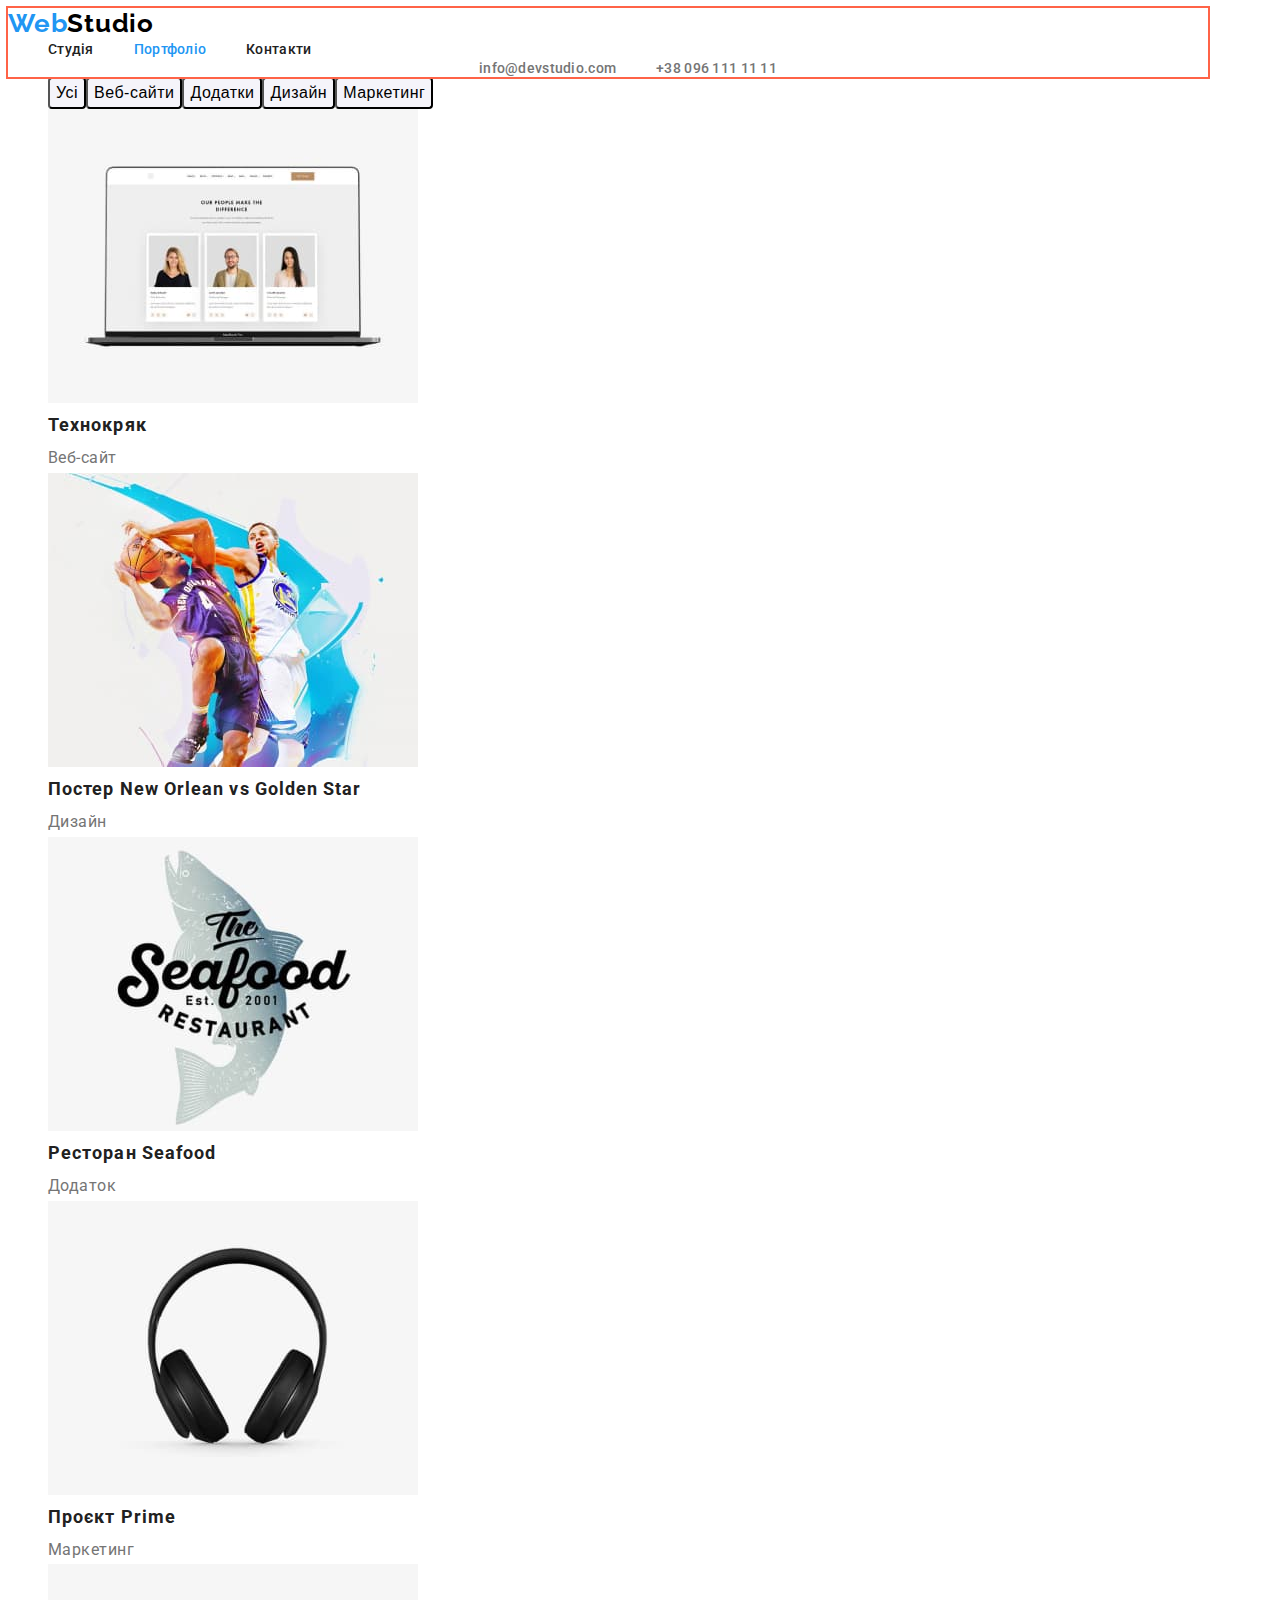
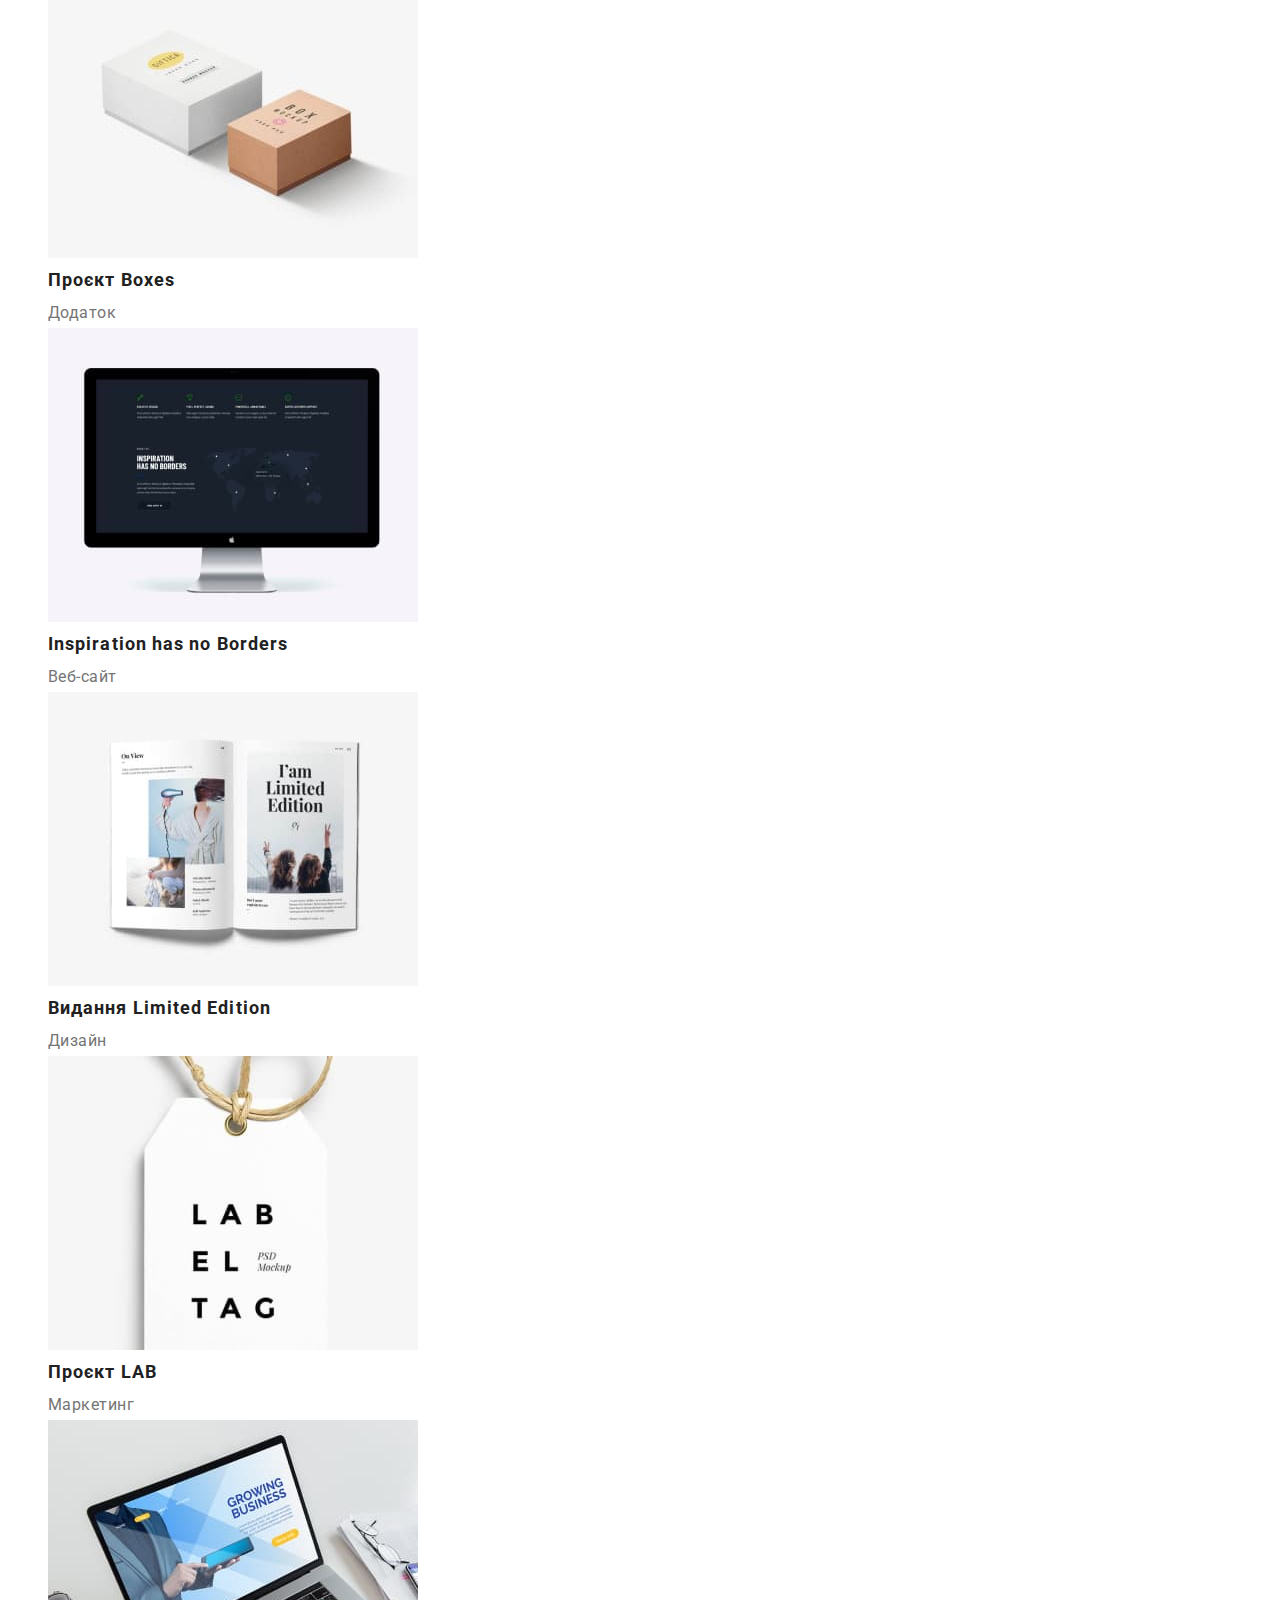
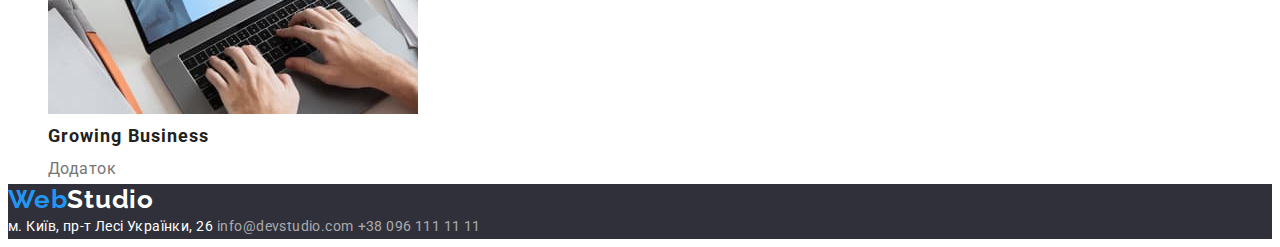
==== portfolio.html @ f135cf54 "comit8" ====
<!DOCTYPE html>
<html lang="uk">
  <head>
    <meta charset="UTF-8" />
    <meta http-equiv="X-UA-Compatible" content="IE=edge" />
    <meta name="viewport" content="width=device-width, initial-scale=1.0" />
    <title>portfolio</title>
    <link rel="preconnect" href="https://fonts.googleapis.com" />
    <link rel="preconnect" href="https://fonts.gstatic.com" crossorigin />
    <link rel="stylesheet" href="https://cdnjs.cloudflare.com/ajax/libs/modern-normalize/1.1.0/modern-normalize.min.css" integrity="sha512-wpPYUAdjBVSE4KJnH1VR1HeZfpl1ub8YT/NKx4PuQ5NmX2tKuGu6U/JRp5y+Y8XG2tV+wKQpNHVUX03MfMFn9Q==" crossorigin="anonymous" referrerpolicy="no-referrer" />
    <link
      href="https://fonts.googleapis.com/css2?family=Montserrat:wght@400;700&family=Raleway:wght@700&family=Roboto:wght@400;500;700;900&display=swap"
      rel="stylesheet"
    />
    <link rel="stylesheet" href="./css/styles.css" />
  </head>
  <body>
    <header class="conteiner">
      <nav>
        <a href="./index.html" class="logo"
          >Web<span class="logo-header">Studio</span></a
        >

        <ul class="hero-title">
          <li><a href="./index.html" class="link">Студія</a></li>
          <li>
            <a href="./portfolio.html" class="link link-current">Портфоліо</a>
          </li>
          <li><a href="#" class="link">Контакти</a></li>
        </ul>
      </nav>
      <address>
        <ul class="address">
          <li>
            <a class="mail"  href="mailto:info@devstudio.com" lang="en"
              >info@devstudio.com</a
            >
          </li>
          <li>
            <a class="tel"  href="tel:+380961111111" >+38 096 111 11 11</a>
          </li>
        </ul>
      </address>
    </header>
    <main>
      <section class="rows">
        <h1 class="visually-hidden">портфоліо</h1>
        <ul class="buttons">
          <li><button class="btn" type="button">Усі</button></li>
          <li><button class="btn" type="button">Веб-сайти</button></li>
          <li><button class="btn" type="button">Додатки</button></li>
          <li><button class="btn" type="button">Дизайн</button></li>
          <li><button class="btn" type="button">Маркетинг</button></li>
        </ul>
        <ul>
          <li>
          <a class="atitle" href="">
            <img src="./images/1.1.jpg" alt="Технокряк" width="370" />
            <h2 class="title">Технокряк</h2>
            <p class="subtitle">Веб-сайт</p>
          </a>
          </li>
          <li>
            <a class="atitle" href="">
            <img src="./images/1.2.jpg" alt="Баскетболісти" width="370" />
            <h2 class="title">Постер New Orlean vs Golden Star</h2>
            <p class="subtitle">Дизайн</p>
            </a>
          </li>
          <li>
            <a class="atitle" href="">
            <img src="./images/1.3.jpg" alt="Ресторан" width="370" />
            <h2 class="title">Ресторан Seafood</h2>
            <p class="subtitle">Додаток</p>
            </a>
          </li>
          <li>
            <a class="atitle" href="">
            <img src="./images/2.1.jpg" alt="Навушники" width="370" />
            <h2 class="title">Проєкт Prime</h2>
            <p class="subtitle">Маркетинг</p>
            </a>
          </li>
          <li>
            <a class="atitle" href="">
            <img src="./images/2.2.jpg" alt="Дві коробки" width="370" />
            <h2 class="title">Проєкт Boxes</h2>
            <p class="subtitle">Додаток</p>
            </a>
          </li>
          <li>
            <a class="atitle" href="">
            <img src="./images/2.3.jpg" alt="Веб-сайт" width="370" />
            <h2 class="title">Inspiration has no Borders</h2>
            <p class="subtitle">Веб-сайт</p>
            </a>
          </li>
          <li>
            <a class="atitle" href="">
            <img src="./images/3.1.jpg" alt="Розгорнута книга" width="370" />
            <h2 class="title">Видання Limited Edition</h2>
            <p class="subtitle">Дизайн</p>
            </a>
          </li>
          <li>
            <a class="atitle" href="">
            <img src="./images/3.2.jpg" alt="Бейдж" width="370" />
            <h2 class="title">Проєкт LAB</h2>
            <p class="subtitle">Маркетинг</p>
            </a>
          </li>
          <li>
            <a class="atitle" href="">
            <img src="./images/3.3.jpg" alt="Руки розробника" width="370" />
            <h2 class="title">Growing Business</h2>
            <p class="subtitle">Додаток</p>
            </a>
          </li>
        </ul>
      </section>
    </main>
    <footer class="foot">
      <a href="./index.html" class="logo"
        >Web<span class="logo-footer">Studio</span></a
      >

      <address>
        <a class="foot-address"
          href="https://goo.gl/maps/CPtrU1FHBa2aNyZL9"
          target="_blank"
          rel="noopener noreferrer nofollow"
          >м. Київ, пр-т Лесі Українки, 26</a
        >
        <a class="foot-mail" href="mailto:info@devstudio.com" lang="en">info@devstudio.com</a>
        <a class="foot-tel" href="tel:+380961111111">+38 096 111 11 11</a>
      </address>
    </footer>
  </body>
</html>
---- css/styles.css ----
:root {
    --color-body: #ffff;
    --color-primery: #212121;
    --color-secondary: #757575;
    --color-brand: #000000;
    --color-firstlight: #F4F4FD;
    --color-secondlight: #E7E9FC;
    --color-withlight: #ffff;
    --color-buttons-hover: #2196F3;
    --color-buttons: #212121;
    --color-buttons-background: #F5F4FA;
    --color-footer-background: #2F303A;
}

body {
    color: var(--color-primery);
    font-family: "Roboto", sans-serif;
}

li {
    text-decoration: none;
    list-style: none;
}

h1,h2,h3,ul,p {
    margin-top: 0;
    margin-bottom: 0;
}

.link {
    text-decoration: none;
    font-weight: 500;
    font-size: 14px;
    line-height: calc(16/14);
    letter-spacing: 0.02em;

    color: var(--color-primery);
}
.link:hover,
.link:focus {
color: var(--color-buttons-hover);
}

.list {
    list-style: none;
}

.visually-hidden {
    position: absolute;
    width: 1px;
    height: 1px;
    margin: -1px;
    border: 0;
    padding: 0;

    white-space: nowrap;
    clip-path: inset(100%);
    clip: rect(0 0 0 0);
    overflow: hidden;
}


.logo {
    font-family: 'Raleway', sans-serif;
    font-weight: 700;
    font-size: 26px;
    line-height: 1.19;
    text-decoration: none;
    letter-spacing: 0.03em;
    color: #2196F3;
}

.logo-header {
    color: var(--color-brand);
}
.logo-footer {
    color: var(--color-withlight);
}

.hero {
    font-size: 44px;
    line-height: 1.36;
    letter-spacing: 0.06em;
    padding-top: 200px;
    padding-bottom: 280px;
    text-align: center;
    color: var(--color-withlight);
    background-color: var(--color-footer-background);
} 
.header-box {
    display: flex;
    align-items: center;
    text-align: center;
}
.hero-title {
display:flex;
align-items: center;
gap: 40px;
} 

.main-title {
    list-style: none;
    text-decoration: none;
    font-size: 44px;
    font-weight: 900;
    text-transform: uppercase;
    line-height: 1.36;
    letter-spacing: 0.06em;
    color: var(--color-body)
}


.link-current {
    font-weight: 500;
    font-size: 14px;
    line-height: calc(16/14);
    letter-spacing: 0.02em;
    color: #2196F3
}


.mail,
.tel {
    font-size: 14px;
    font-weight: 500;
    line-height: 1.21;
    letter-spacing: 0.02em;
    color: var(--color-secondary);
    font-style: normal;
    text-decoration: none;
}
.address {
    display: flex;
    justify-content: center;
    text-align: center;
    gap: 40px;
}

.address a:hover,
.address a:focus {
    color: #2196F3;
    cursor: pointer;
}
.foot-address:hover,.foot-address:focus,
.foot-mail:hover,.foot-mail:focus,
.foot-tel:hover,.foot-tel:focus {
     color: #2196F3;
    cursor: pointer;
}

.buttons {
    font-family: Roboto, sans-serif;
    list-style: none;
    text-decoration: none;
    color: var(--color-buttons);
    font-size: 16px;
    line-height: 1.62;
    text-align: center;
    letter-spacing: 0.03em;
    display: flex;

}
.buttons li button {
    box-shadow: none;
}

.btn {
    font-size: 16px;
    line-height: 1.62;
    letter-spacing: 0.03em;
    text-align: center;
    background-color: var(--color-buttons-background);
    border-radius: 4px;
    border-width: none;
    justify-content: center;
 
}
.btn:hover,
.btn:focus {
    background-color: #2196F3;
    color: #FFFFFF;
    letter-spacing: 0.03em;
    cursor: pointer;
    border-radius: 4px;
}
.hero-btn {
    font-size: 16px;
    padding: 8.97px 24px;
    margin-top: 30px;
    line-height: calc(30/16);
    background-color: #2196F3;
    text-align: center;
    letter-spacing: 0.06em;
    border: none;
    border-radius: 4px;
    color: #FFFFFF;
}

.button {
    font-weight: 700;
    font-size: 16px;
    line-height: 1.87;
    cursor: pointer;
    border-radius: 4px;
    border: none;
    letter-spacing: 0.06em;
    color: #FFFFFF;
}

.button:hover,
.button:focus {
    color: var(--color-buttons);

}

.feature li,
.atitle  {
    text-decoration: none;
}

.imeges {

}
.title {
    font-size: 18px;
    font-weight: 700;
    line-height: 2;
    letter-spacing: 0.06em;
    color: var(--color-primery);
}
.subtitle {
    font-size: 16px;
    font-weight: 400;
    line-height: 1.87;
    letter-spacing: 0.03em;
    color: var(--color-secondary);
}
.foot {
    background-color: var(--color-footer-background);
}
.foot-address {
    font-size: 14px;
    font-style: normal;
    text-decoration: none;
    line-height: 1.71;
    letter-spacing: 0.03em;
    color: var(--color-withlight);
    
}
.foot-mail,
.foot-tel {
    font-size: 14px;
    font-style: normal;
    text-decoration: none;
    line-height: 1.71;
    letter-spacing: 0.03em;
    color: rgba(255, 255, 255, 0.6);
}
.subject {
    font-size: 14px;
    line-height: 1.21;
    letter-spacing: 0.03em;
    color: var(--color-primery);
    padding-bottom: 10px;
}
.feature {
    display: flex;
    gap: 30px;
}
.text {
    font-size: 14px;
    line-height: 1.71;
    letter-spacing: 0.03em;
    color: var(--color-secondary);
    }

.work {
    font-size: 36px;
    line-height: 1.16;
    letter-spacing: 0.03em;
    text-align: center;
    color: var(--color-primery);
    margin-bottom: 50px;
}
.team {
    font-size: 36px;
    line-height: 1.16;
    letter-spacing: 0.03em;
    text-align: center;
    color: var(--color-primery);
}
.ourteam {
    background-color: var(--color-buttons-background);
    display: flex;
    padding: 120px 0;

}
.teamcard {
    display: flex;
    gap: 30px;
    justify-content: center;
}
.team-foto {
    flex-basis: calc((100%-3*30px)/4);
    border-radius: 0px 0px 4px 4px;
}
.name {
    font-size: 16px;
    font-weight: 500;
    line-height: 1.18;
    letter-spacing: 0.03em;
    text-align: center;
    color: var(--color-primery);
}
.job-title {
    font-size: 16px;
    line-height: 1.18;
    letter-spacing: 0.03em;
    text-align: center;
    color: var(--color-secondary);
}
.section {
    padding: 120px 0;
}

.image-about {
    display: flex;
    flex-direction: row;
    align-items: center;
    justify-items: center;
    margin-right: auto;
    gap: 30px;
}
.image-title{
    flex-basis: calc((100%-2*30px)/3);
}
.conteiner {
max-width: 1200px;
width: 100%;
margin: 0;
outline: 2px solid tomato;
}
.header-conteiner {
    display: flex;
    align-items: center;
    gap: 50px;
}
.header-nav {
    display: flex;
    align-items: center;
    gap: 93px;
}
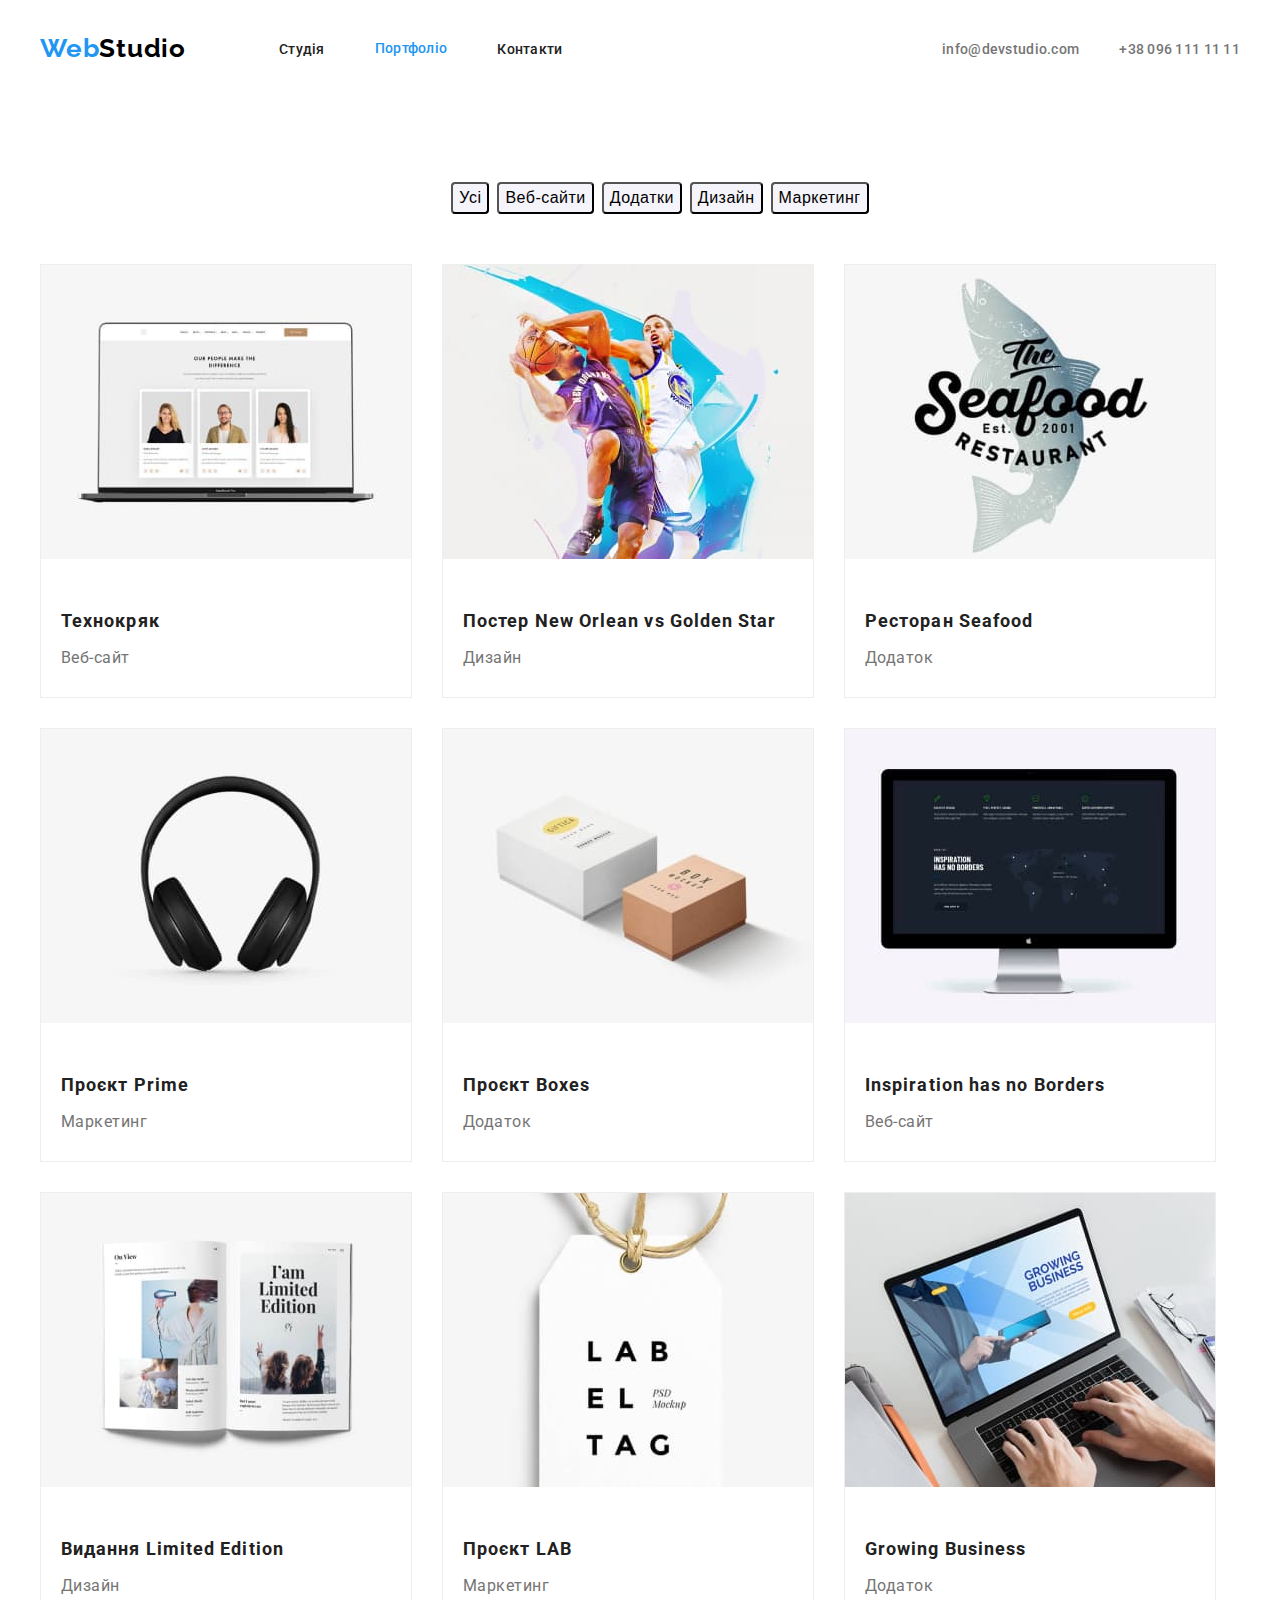
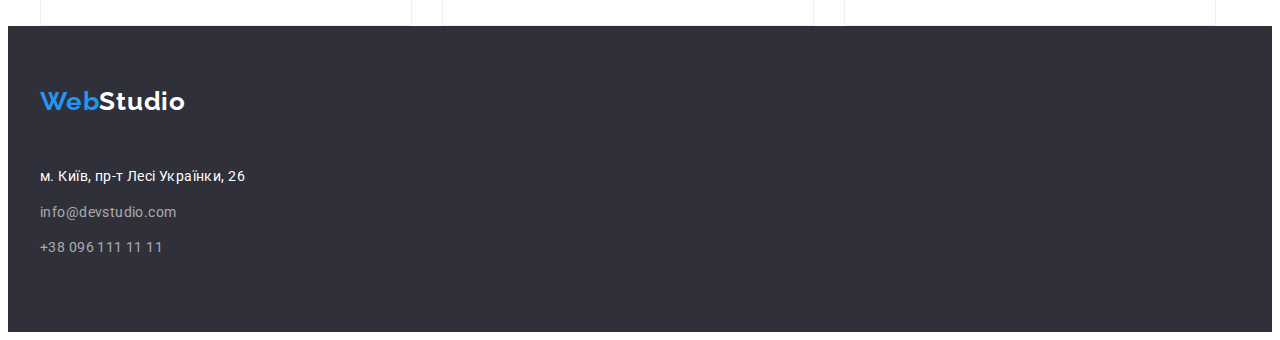
==== commit 00b623da: "comit10" ====
--- a/portfolio.html
+++ b/portfolio.html
@@ -15,8 +15,9 @@
     <link rel="stylesheet" href="./css/styles.css" />
   </head>
   <body>
-    <header class="conteiner">
-      <nav>
+    <header class="header-box">
+      <div class="conteiner  header-conteiner">
+      <nav class="header-nav">
         <a href="./index.html" class="logo"
           >Web<span class="logo-header">Studio</span></a
         >
@@ -29,7 +30,6 @@
           <li><a href="#" class="link">Контакти</a></li>
         </ul>
       </nav>
-      <address>
         <ul class="address">
           <li>
             <a class="mail"  href="mailto:info@devstudio.com" lang="en"
@@ -40,10 +40,11 @@
             <a class="tel"  href="tel:+380961111111" >+38 096 111 11 11</a>
           </li>
         </ul>
-      </address>
+      </div>
     </header>
     <main>
       <section class="rows">
+        <div class="conteiner">
         <h1 class="visually-hidden">портфоліо</h1>
         <ul class="buttons">
           <li><button class="btn" type="button">Усі</button></li>
@@ -52,79 +53,134 @@
           <li><button class="btn" type="button">Дизайн</button></li>
           <li><button class="btn" type="button">Маркетинг</button></li>
         </ul>
-        <ul>
-          <li>
+        <ul class="card-set" >
+          <li class="item">
+            <article class="card">
+              <div class="card-thumb">
           <a class="atitle" href="">
             <img src="./images/1.1.jpg" alt="Технокряк" width="370" />
+              </div>
+              <div class="card-content">
             <h2 class="title">Технокряк</h2>
             <p class="subtitle">Веб-сайт</p>
+            </div>
           </a>
+          </article>
           </li>
-          <li>
+          <li class="item">
+            <article class="card">
+              <div class="card-thumb">
             <a class="atitle" href="">
             <img src="./images/1.2.jpg" alt="Баскетболісти" width="370" />
+            </div>
+            <div class="card-content">
             <h2 class="title">Постер New Orlean vs Golden Star</h2>
             <p class="subtitle">Дизайн</p>
+            </div>
+            </a>
+            </article>
+          </li>
+          <li class="item">
+            <article class="card">
+              <div class="card-thumb">
+            <a class="atitle" href="">
+            <img src="./images/1.3.jpg" alt="Ресторан" width="370" />
+            </div>
+            <div class="card-content">
+            <h2 class="title">Ресторан Seafood</h2>
+            <p class="subtitle">Додаток</p>
+            </div>
+            </a>
+            </article>
+          </li>
+          <li class="item">
+            <article class="card">
+            <div class="card-thumb">
+            <a class="atitle" href="">
+            <img src="./images/2.1.jpg" alt="Навушники" width="370" />
+            </div>
+            <div class="card-content">
+            <h2 class="title">Проєкт Prime</h2>
+            <p class="subtitle">Маркетинг</p>
+            </div> 
+            </a>
+            </article>
+          </li>
+          <li class="item">
+            <article class="card">
+            <div class="card-thumb">
+            <a class="atitle" href="">
+            <img src="./images/2.2.jpg" alt="Дві коробки" width="370" />
+            </div>
+            <div class="card-content">
+            <h2 class="title">Проєкт Boxes</h2>
+            <p class="subtitle">Додаток</p>
+            </div>
+            </a>
+            </article>
+          </li>
+          <li class="item">
+            <article class="card">
+            <div class="card-thumb">
+            <a class="atitle" href="">
+            <img src="./images/2.3.jpg" alt="Веб-сайт" width="370" />
+            </div>
+            <div class="card-content">
+            <h2 class="title">Inspiration has no Borders</h2>
+            <p class="subtitle">Веб-сайт</p>
+            </div>
             </a>
           </li>
-          <li>
-            <a class="atitle" href="">
-            <img src="./images/1.3.jpg" alt="Ресторан" width="370" />
-            <h2 class="title">Ресторан Seafood</h2>
-            <p class="subtitle">Додаток</p>
-            </a>
-          </li>
-          <li>
-            <a class="atitle" href="">
-            <img src="./images/2.1.jpg" alt="Навушники" width="370" />
-            <h2 class="title">Проєкт Prime</h2>
-            <p class="subtitle">Маркетинг</p>
-            </a>
-          </li>
-          <li>
-            <a class="atitle" href="">
-            <img src="./images/2.2.jpg" alt="Дві коробки" width="370" />
-            <h2 class="title">Проєкт Boxes</h2>
-            <p class="subtitle">Додаток</p>
-            </a>
-          </li>
-          <li>
-            <a class="atitle" href="">
-            <img src="./images/2.3.jpg" alt="Веб-сайт" width="370" />
-            <h2 class="title">Inspiration has no Borders</h2>
-            <p class="subtitle">Веб-сайт</p>
-            </a>
-          </li>
-          <li>
+          <li class="item">
+            <article class="card">
+            <div class="card-thumb">
             <a class="atitle" href="">
             <img src="./images/3.1.jpg" alt="Розгорнута книга" width="370" />
+            </div>
+            <div class="card-content">
             <h2 class="title">Видання Limited Edition</h2>
             <p class="subtitle">Дизайн</p>
+            </div>
             </a>
+            </article>
           </li>
-          <li>
+          <li class="item">
+            <article class="card">
+            <div class="card-thumb">
             <a class="atitle" href="">
             <img src="./images/3.2.jpg" alt="Бейдж" width="370" />
+            </div>
+            <div class="card-content">
             <h2 class="title">Проєкт LAB</h2>
             <p class="subtitle">Маркетинг</p>
+            </div>
             </a>
+            </article>
           </li>
-          <li>
+          <li class="item">
+            <article class="card">
+            <div class="card-thumb">
             <a class="atitle" href="">
             <img src="./images/3.3.jpg" alt="Руки розробника" width="370" />
+            </div>
+            <div class="card-content">
             <h2 class="title">Growing Business</h2>
             <p class="subtitle">Додаток</p>
+            </div>
             </a>
+            </article>
           </li>
         </ul>
+      </div>
       </section>
     </main>
     <footer class="foot">
+      <div class="conteiner">
       <a href="./index.html" class="logo"
         >Web<span class="logo-footer">Studio</span></a
       >
 
-      <address>
+      <address class="mainadd">
         <a class="foot-address"
           href="https://goo.gl/maps/CPtrU1FHBa2aNyZL9"
           target="_blank"
@@ -134,6 +190,7 @@
         <a class="foot-mail" href="mailto:info@devstudio.com" lang="en">info@devstudio.com</a>
         <a class="foot-tel" href="tel:+380961111111">+38 096 111 11 11</a>
       </address>
+      </div>
     </footer>
   </body>
 </html>
--- a/css/styles.css
+++ b/css/styles.css
@@ -1,5 +1,6 @@
 :root {
     --color-body: #ffff;
+    --color-borders-card: #EEEEEE;
     --color-primery: #212121;
     --color-secondary: #757575;
     --color-brand: #000000;
@@ -7,9 +8,11 @@
     --color-secondlight: #E7E9FC;
     --color-withlight: #ffff;
     --color-buttons-hover: #2196F3;
+    --color-border: #ECECEC;
     --color-buttons: #212121;
     --color-buttons-background: #F5F4FA;
     --color-footer-background: #2F303A;
+    --card-set-gap: 30px;
 }
 
 body {
@@ -22,7 +25,11 @@
     list-style: none;
 }
 
-h1,h2,h3,ul,p {
+h1,
+h2,
+h3,
+ul,
+p {
     margin-top: 0;
     margin-bottom: 0;
 }
@@ -33,12 +40,15 @@
     font-size: 14px;
     line-height: calc(16/14);
     letter-spacing: 0.02em;
-
-    color: var(--color-primery);
-}
+    padding-top: 32px;
+    padding-bottom: 32px;
+
+    color: var(--color-primery);
+}
+
 .link:hover,
 .link:focus {
-color: var(--color-buttons-hover);
+    color: var(--color-buttons-hover);
 }
 
 .list {
@@ -51,7 +61,6 @@
     height: 1px;
     margin: -1px;
     border: 0;
-    padding: 0;
 
     white-space: nowrap;
     clip-path: inset(100%);
@@ -73,6 +82,7 @@
 .logo-header {
     color: var(--color-brand);
 }
+
 .logo-footer {
     color: var(--color-withlight);
 }
@@ -82,25 +92,30 @@
     line-height: 1.36;
     letter-spacing: 0.06em;
     padding-top: 200px;
-    padding-bottom: 280px;
+    padding-bottom: 200px;
     text-align: center;
     color: var(--color-withlight);
     background-color: var(--color-footer-background);
-} 
+}
+
 .header-box {
+    border-bottom: 1px var(--color-border);
+}
+
+.hero-title {
     display: flex;
     align-items: center;
-    text-align: center;
-}
-.hero-title {
-display:flex;
-align-items: center;
-gap: 40px;
-} 
+    padding-left: 0;
+    margin-left: 93px;
+    gap: 50px;
+}
 
 .main-title {
+    max-width: 696px;
     list-style: none;
     text-decoration: none;
+    margin: 0 auto;
+    margin-bottom: 30px;
     font-size: 44px;
     font-weight: 900;
     text-transform: uppercase;
@@ -111,11 +126,14 @@
 
 
 .link-current {
+    display: block;
     font-weight: 500;
     font-size: 14px;
     line-height: calc(16/14);
+    padding-top: 32px;
+    padding-bottom: 32px;
     letter-spacing: 0.02em;
-    color: #2196F3
+    color: var(--color-buttons-hover)
 }
 
 
@@ -129,9 +147,11 @@
     font-style: normal;
     text-decoration: none;
 }
+
 .address {
     display: flex;
-    justify-content: center;
+    margin-left: auto;
+    padding-left: 0;
     text-align: center;
     gap: 40px;
 }
@@ -141,10 +161,14 @@
     color: #2196F3;
     cursor: pointer;
 }
-.foot-address:hover,.foot-address:focus,
-.foot-mail:hover,.foot-mail:focus,
-.foot-tel:hover,.foot-tel:focus {
-     color: #2196F3;
+
+.foot-address:hover,
+.foot-address:focus,
+.foot-mail:hover,
+.foot-mail:focus,
+.foot-tel:hover,
+.foot-tel:focus {
+    color: #2196F3;
     cursor: pointer;
 }
 
@@ -152,14 +176,21 @@
     font-family: Roboto, sans-serif;
     list-style: none;
     text-decoration: none;
+    border-radius: 4px;
     color: var(--color-buttons);
     font-size: 16px;
     line-height: 1.62;
     text-align: center;
     letter-spacing: 0.03em;
     display: flex;
-
-}
+    justify-content: center;
+    flex-direction: row;
+    margin-top: 94px;
+    margin-bottom: 50px;
+    gap: 8px;
+
+}
+
 .buttons li button {
     box-shadow: none;
 }
@@ -173,8 +204,10 @@
     border-radius: 4px;
     border-width: none;
     justify-content: center;
- 
-}
+    box-shadow: none;
+
+}
+
 .btn:hover,
 .btn:focus {
     background-color: #2196F3;
@@ -183,6 +216,7 @@
     cursor: pointer;
     border-radius: 4px;
 }
+
 .hero-btn {
     font-size: 16px;
     padding: 8.97px 24px;
@@ -203,6 +237,7 @@
     cursor: pointer;
     border-radius: 4px;
     border: none;
+    box-shadow: none;
     letter-spacing: 0.06em;
     color: #FFFFFF;
 }
@@ -214,65 +249,89 @@
 }
 
 .feature li,
-.atitle  {
-    text-decoration: none;
-}
-
-.imeges {
-
-}
+.atitle {
+    width: 270px;
+    padding-left: 0;
+    text-decoration: none;
+}
+
+
 .title {
     font-size: 18px;
     font-weight: 700;
     line-height: 2;
     letter-spacing: 0.06em;
     color: var(--color-primery);
-}
+    margin-top: 20px;
+
+}
+
 .subtitle {
     font-size: 16px;
     font-weight: 400;
     line-height: 1.87;
     letter-spacing: 0.03em;
     color: var(--color-secondary);
-}
+    margin-top: 4px;
+
+}
+
 .foot {
     background-color: var(--color-footer-background);
-}
+    padding-top: 60px;
+}
+
 .foot-address {
     font-size: 14px;
     font-style: normal;
     text-decoration: none;
+    padding-bottom: 12px;
     line-height: 1.71;
     letter-spacing: 0.03em;
     color: var(--color-withlight);
-    
-}
+
+}
+.mainadd {
+    display: flex;
+    flex-direction: column;
+    padding-top: 48px;
+    padding-bottom: 60px;
+}
+
 .foot-mail,
 .foot-tel {
     font-size: 14px;
     font-style: normal;
     text-decoration: none;
     line-height: 1.71;
+    padding-bottom: 12px;
     letter-spacing: 0.03em;
     color: rgba(255, 255, 255, 0.6);
 }
+
 .subject {
     font-size: 14px;
     line-height: 1.21;
     letter-spacing: 0.03em;
     color: var(--color-primery);
-    padding-bottom: 10px;
-}
+    margin-bottom: 10px;
+}
+.main-subject{
+    padding-top: 94px;
+}
+
 .feature {
     display: flex;
     gap: 30px;
-}
+    padding-left: 0;
+}
+
 .text {
     font-size: 14px;
     line-height: 1.71;
     letter-spacing: 0.03em;
     color: var(--color-secondary);
-    }
+}
 
 .work {
     font-size: 36px;
@@ -282,36 +341,50 @@
     color: var(--color-primery);
     margin-bottom: 50px;
 }
+
 .team {
     font-size: 36px;
     line-height: 1.16;
     letter-spacing: 0.03em;
-    text-align: center;
-    color: var(--color-primery);
-}
+    margin-bottom: 50px;
+    text-align: center;
+    color: var(--color-primery);
+}
+
 .ourteam {
     background-color: var(--color-buttons-background);
     display: flex;
-    padding: 120px 0;
-
-}
+    padding: 94px 0;
+
+}
+
 .teamcard {
     display: flex;
     gap: 30px;
     justify-content: center;
-}
+    padding-left: 0;
+}
+.cardtitle {
+    padding-top: 30px;
+    padding-bottom: 30px;
+}
+
 .team-foto {
-    flex-basis: calc((100%-3*30px)/4);
+    flex-basis: calc((100% - 3 * 30px)/4);
     border-radius: 0px 0px 4px 4px;
-}
+    display: block;
+}
+
 .name {
     font-size: 16px;
     font-weight: 500;
     line-height: 1.18;
     letter-spacing: 0.03em;
-    text-align: center;
-    color: var(--color-primery);
-}
+    margin-bottom: 10px;
+    text-align: center;
+    color: var(--color-primery);
+}
+
 .job-title {
     font-size: 16px;
     line-height: 1.18;
@@ -319,34 +392,62 @@
     text-align: center;
     color: var(--color-secondary);
 }
+
 .section {
-    padding: 120px 0;
+    padding: 94px 0;
 }
 
 .image-about {
     display: flex;
-    flex-direction: row;
+    padding-left: 0;
+    gap: 30px;
+}
+
+.image-title {
+    display: block;
+    flex-basis: calc((100%-2*30px)/3);
+}
+
+.conteiner {
+    width: 1200px;
+    margin: 0 auto;
+    padding-left: 15px;
+    padding-right: 15px;
+}
+
+.header-conteiner {
+    display: flex;
     align-items: center;
-    justify-items: center;
-    margin-right: auto;
-    gap: 30px;
-}
-.image-title{
-    flex-basis: calc((100%-2*30px)/3);
-}
-.conteiner {
-max-width: 1200px;
-width: 100%;
-margin: 0;
-outline: 2px solid tomato;
-}
-.header-conteiner {
+}
+
+.header-nav {
     display: flex;
     align-items: center;
-    gap: 50px;
-}
-.header-nav {
-    display: flex;
-    align-items: center;
-    gap: 93px;
-}+}
+.card {
+ 
+}
+.card-set {
+    padding: 0;
+    margin: 0;
+    display: flex;
+    flex-wrap: wrap;
+    margin-left: calc(-1 * var(--card-set-gap));
+    margin-top: calc(-1 * var(--card-set-gap));
+}
+.card-set > .item {
+    flex-basis: calc(100%/3-var(--card-set-gap));
+    margin-left: var(--card-set-gap);
+    margin-top: var(--card-set-gap);
+}
+img {
+    display: block;
+    max-width: 100%;
+    height: auto;
+}
+.item {
+    border: 1px solid var(--color-borders-card);
+}
+.card-content {
+    padding: 24px 20px;
+}
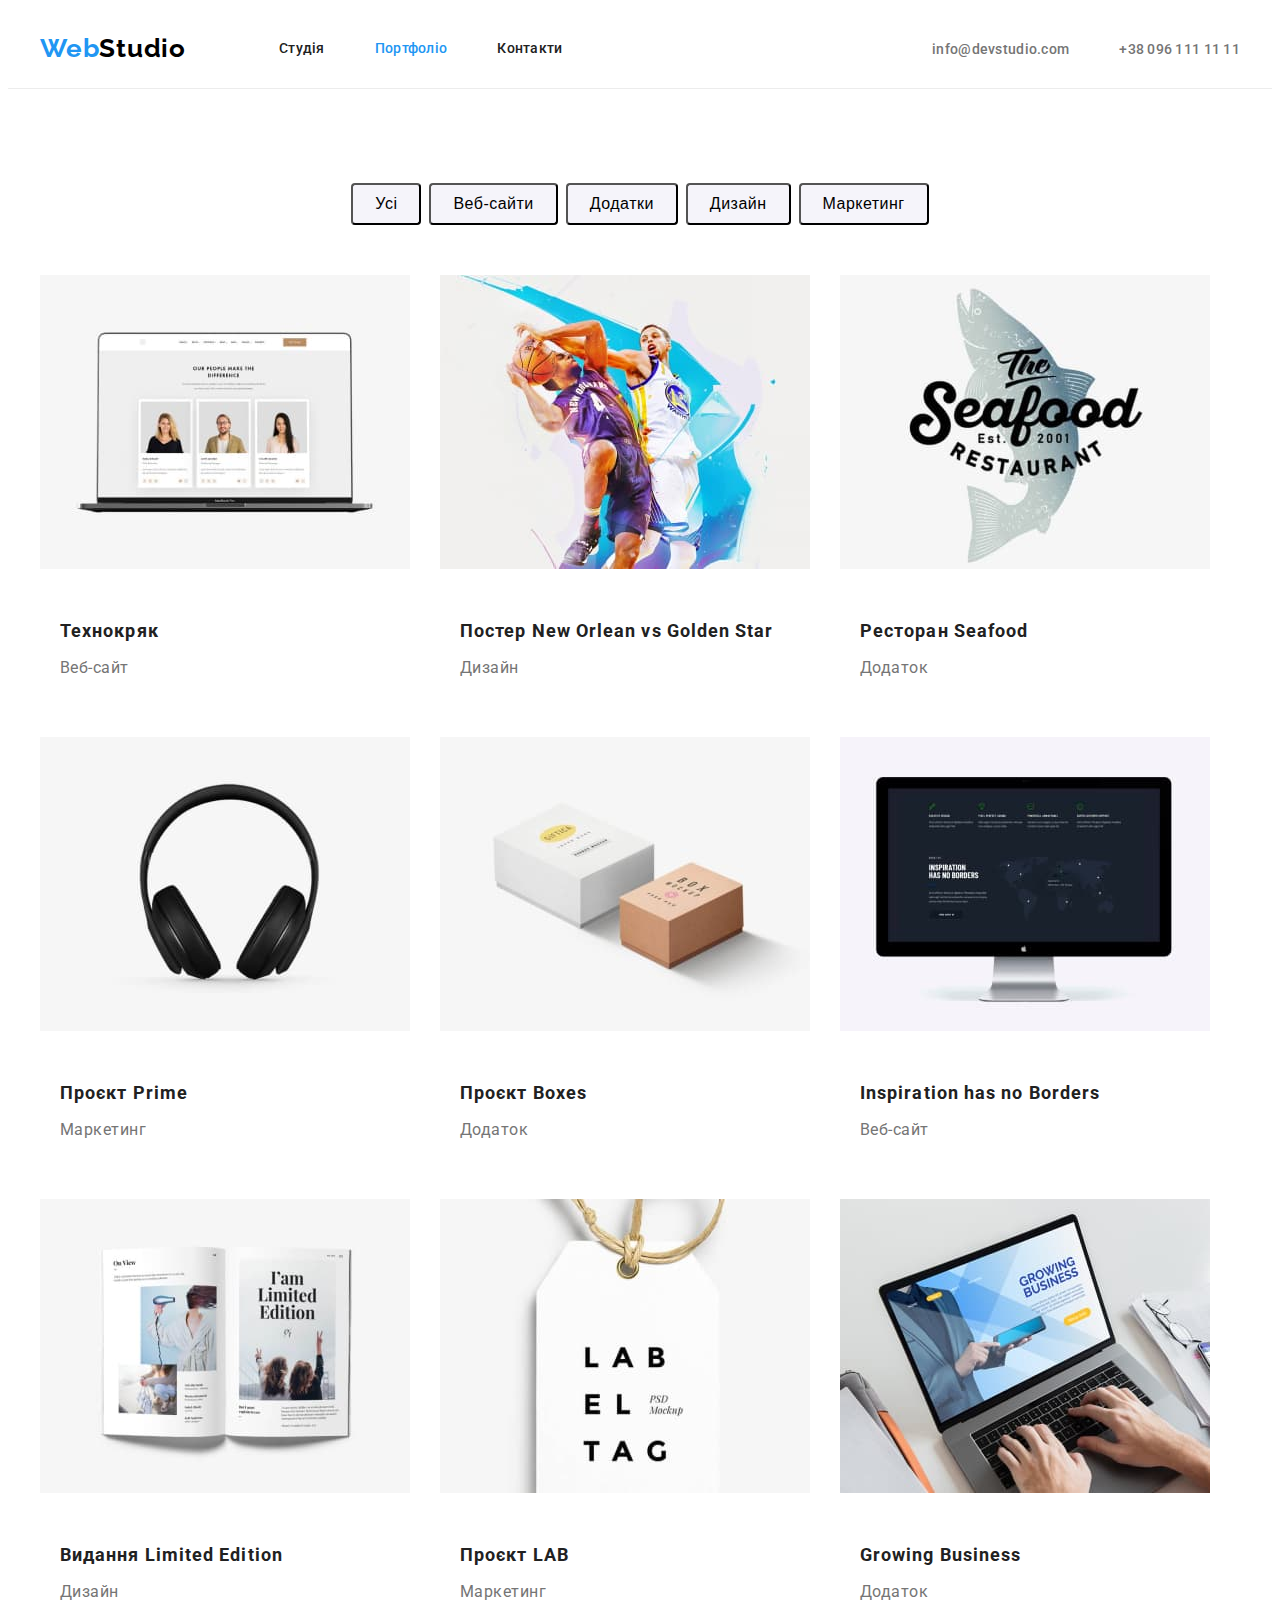
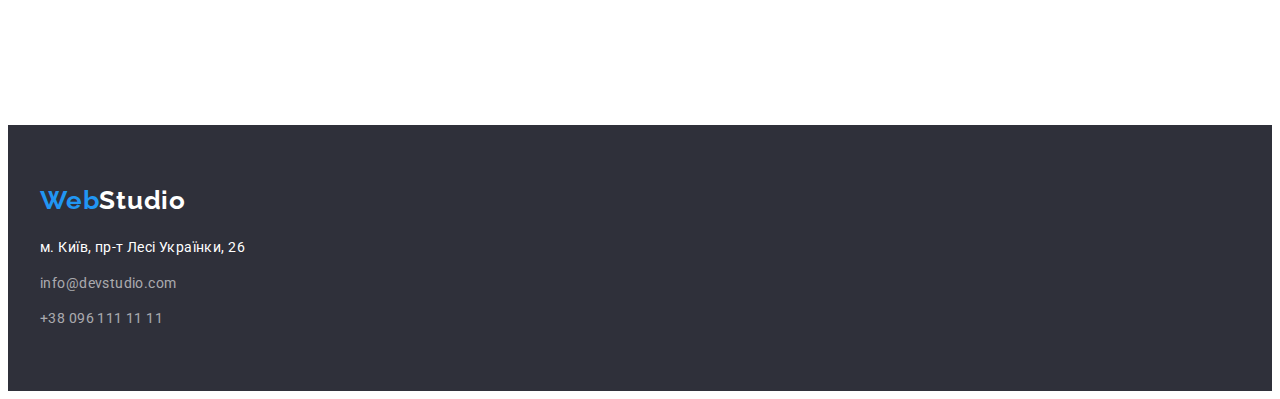
==== commit 75164484: "comit11" ====
--- a/portfolio.html
+++ b/portfolio.html
@@ -55,76 +55,53 @@
         </ul>
         <ul class="card-set" >
           <li class="item">
-            <article class="card">
-              <div class="card-thumb">
-          <a class="atitle" href="">
+           <a class="atitle" href="">
             <img src="./images/1.1.jpg" alt="Технокряк" width="370" />
-              </div>
-              <div class="card-content">
+            <div class="card-content">
             <h2 class="title">Технокряк</h2>
             <p class="subtitle">Веб-сайт</p>
             </div>
           </a>
-          </article>
           </li>
           <li class="item">
-            <article class="card">
-              <div class="card-thumb">
             <a class="atitle" href="">
             <img src="./images/1.2.jpg" alt="Баскетболісти" width="370" />
-            </div>
             <div class="card-content">
             <h2 class="title">Постер New Orlean vs Golden Star</h2>
             <p class="subtitle">Дизайн</p>
             </div>
             </a>
-            </article>
           </li>
           <li class="item">
-            <article class="card">
-              <div class="card-thumb">
             <a class="atitle" href="">
             <img src="./images/1.3.jpg" alt="Ресторан" width="370" />
-            </div>
             <div class="card-content">
             <h2 class="title">Ресторан Seafood</h2>
             <p class="subtitle">Додаток</p>
             </div>
             </a>
-            </article>
           </li>
           <li class="item">
-            <article class="card">
-            <div class="card-thumb">
             <a class="atitle" href="">
             <img src="./images/2.1.jpg" alt="Навушники" width="370" />
-            </div>
             <div class="card-content">
             <h2 class="title">Проєкт Prime</h2>
             <p class="subtitle">Маркетинг</p>
             </div> 
             </a>
-            </article>
           </li>
           <li class="item">
-            <article class="card">
-            <div class="card-thumb">
             <a class="atitle" href="">
             <img src="./images/2.2.jpg" alt="Дві коробки" width="370" />
-            </div>
             <div class="card-content">
             <h2 class="title">Проєкт Boxes</h2>
             <p class="subtitle">Додаток</p>
             </div>
             </a>
-            </article>
           </li>
           <li class="item">
-            <article class="card">
-            <div class="card-thumb">
             <a class="atitle" href="">
             <img src="./images/2.3.jpg" alt="Веб-сайт" width="370" />
-            </div>
             <div class="card-content">
             <h2 class="title">Inspiration has no Borders</h2>
             <p class="subtitle">Веб-сайт</p>
@@ -132,43 +109,31 @@
             </a>
           </li>
           <li class="item">
-            <article class="card">
-            <div class="card-thumb">
             <a class="atitle" href="">
             <img src="./images/3.1.jpg" alt="Розгорнута книга" width="370" />
-            </div>
             <div class="card-content">
             <h2 class="title">Видання Limited Edition</h2>
             <p class="subtitle">Дизайн</p>
             </div>
             </a>
-            </article>
           </li>
           <li class="item">
-            <article class="card">
-            <div class="card-thumb">
             <a class="atitle" href="">
             <img src="./images/3.2.jpg" alt="Бейдж" width="370" />
-            </div>
             <div class="card-content">
             <h2 class="title">Проєкт LAB</h2>
             <p class="subtitle">Маркетинг</p>
             </div>
             </a>
-            </article>
           </li>
           <li class="item">
-            <article class="card">
-            <div class="card-thumb">
             <a class="atitle" href="">
             <img src="./images/3.3.jpg" alt="Руки розробника" width="370" />
-            </div>
             <div class="card-content">
             <h2 class="title">Growing Business</h2>
             <p class="subtitle">Додаток</p>
             </div>
             </a>
-            </article>
           </li>
         </ul>
       </div>
@@ -177,9 +142,7 @@
     <footer class="foot">
       <div class="conteiner">
       <a href="./index.html" class="logo"
-        >Web<span class="logo-footer">Studio</span></a
-      >
-
+        >Web<span class="logo-footer">Studio</span></a>
       <address class="mainadd">
         <a class="foot-address"
           href="https://goo.gl/maps/CPtrU1FHBa2aNyZL9"
--- a/css/styles.css
+++ b/css/styles.css
@@ -35,6 +35,7 @@
 }
 
 .link {
+    display: block;
     text-decoration: none;
     font-weight: 500;
     font-size: 14px;
@@ -96,10 +97,11 @@
     text-align: center;
     color: var(--color-withlight);
     background-color: var(--color-footer-background);
+    background-image: linear-gradient(rgba(47, 48, 58, 0.4)),(rgba(47, 48, 58, 0.4)), url(../images/Header\ Img\ copy.jpg);
 }
 
 .header-box {
-    border-bottom: 1px var(--color-border);
+    border-bottom: 1px  solid var(--color-border);
 }
 
 .hero-title {
@@ -153,7 +155,7 @@
     margin-left: auto;
     padding-left: 0;
     text-align: center;
-    gap: 40px;
+    gap: 50px;
 }
 
 .address a:hover,
@@ -177,6 +179,7 @@
     list-style: none;
     text-decoration: none;
     border-radius: 4px;
+    padding-left: 0;
     color: var(--color-buttons);
     font-size: 16px;
     line-height: 1.62;
@@ -185,7 +188,6 @@
     display: flex;
     justify-content: center;
     flex-direction: row;
-    margin-top: 94px;
     margin-bottom: 50px;
     gap: 8px;
 
@@ -199,6 +201,7 @@
     font-size: 16px;
     line-height: 1.62;
     letter-spacing: 0.03em;
+    padding: 6px 22px;
     text-align: center;
     background-color: var(--color-buttons-background);
     border-radius: 4px;
@@ -220,7 +223,6 @@
 .hero-btn {
     font-size: 16px;
     padding: 8.97px 24px;
-    margin-top: 30px;
     line-height: calc(30/16);
     background-color: #2196F3;
     text-align: center;
@@ -253,6 +255,28 @@
     width: 270px;
     padding-left: 0;
     text-decoration: none;
+}
+.box-items {
+    display: flex;
+    justify-content: center;
+    gap: 30px;
+    padding-bottom: 30px;
+}
+.list-item {
+    display: flex;
+    width: 270px;
+    height: 120px;
+    background-color:#F5F4FA;
+    border-radius: 4px;
+
+}
+.list-item::before {
+    display: block;
+    content: "";
+    height: 70px;
+    background-image: url(../images/Group.svg);
+    background-size: contain;
+    background-position: center;
 }
 
 
@@ -279,32 +303,31 @@
 .foot {
     background-color: var(--color-footer-background);
     padding-top: 60px;
+    padding-bottom: 60px;
 }
 
 .foot-address {
+    display: block;
     font-size: 14px;
     font-style: normal;
     text-decoration: none;
-    padding-bottom: 12px;
     line-height: 1.71;
     letter-spacing: 0.03em;
     color: var(--color-withlight);
 
 }
 .mainadd {
-    display: flex;
-    flex-direction: column;
-    padding-top: 48px;
-    padding-bottom: 60px;
+    margin-top: 20px;
 }
 
 .foot-mail,
 .foot-tel {
+    display: block;
     font-size: 14px;
     font-style: normal;
     text-decoration: none;
     line-height: 1.71;
-    padding-bottom: 12px;
+    margin-top: 12px;
     letter-spacing: 0.03em;
     color: rgba(255, 255, 255, 0.6);
 }
@@ -393,8 +416,10 @@
     color: var(--color-secondary);
 }
 
-.section {
-    padding: 94px 0;
+
+.rows {
+    padding-top: 94px;
+    padding-bottom: 94px;
 }
 
 .image-about {
@@ -446,7 +471,6 @@
     height: auto;
 }
 .item {
-    border: 1px solid var(--color-borders-card);
 }
 .card-content {
     padding: 24px 20px;
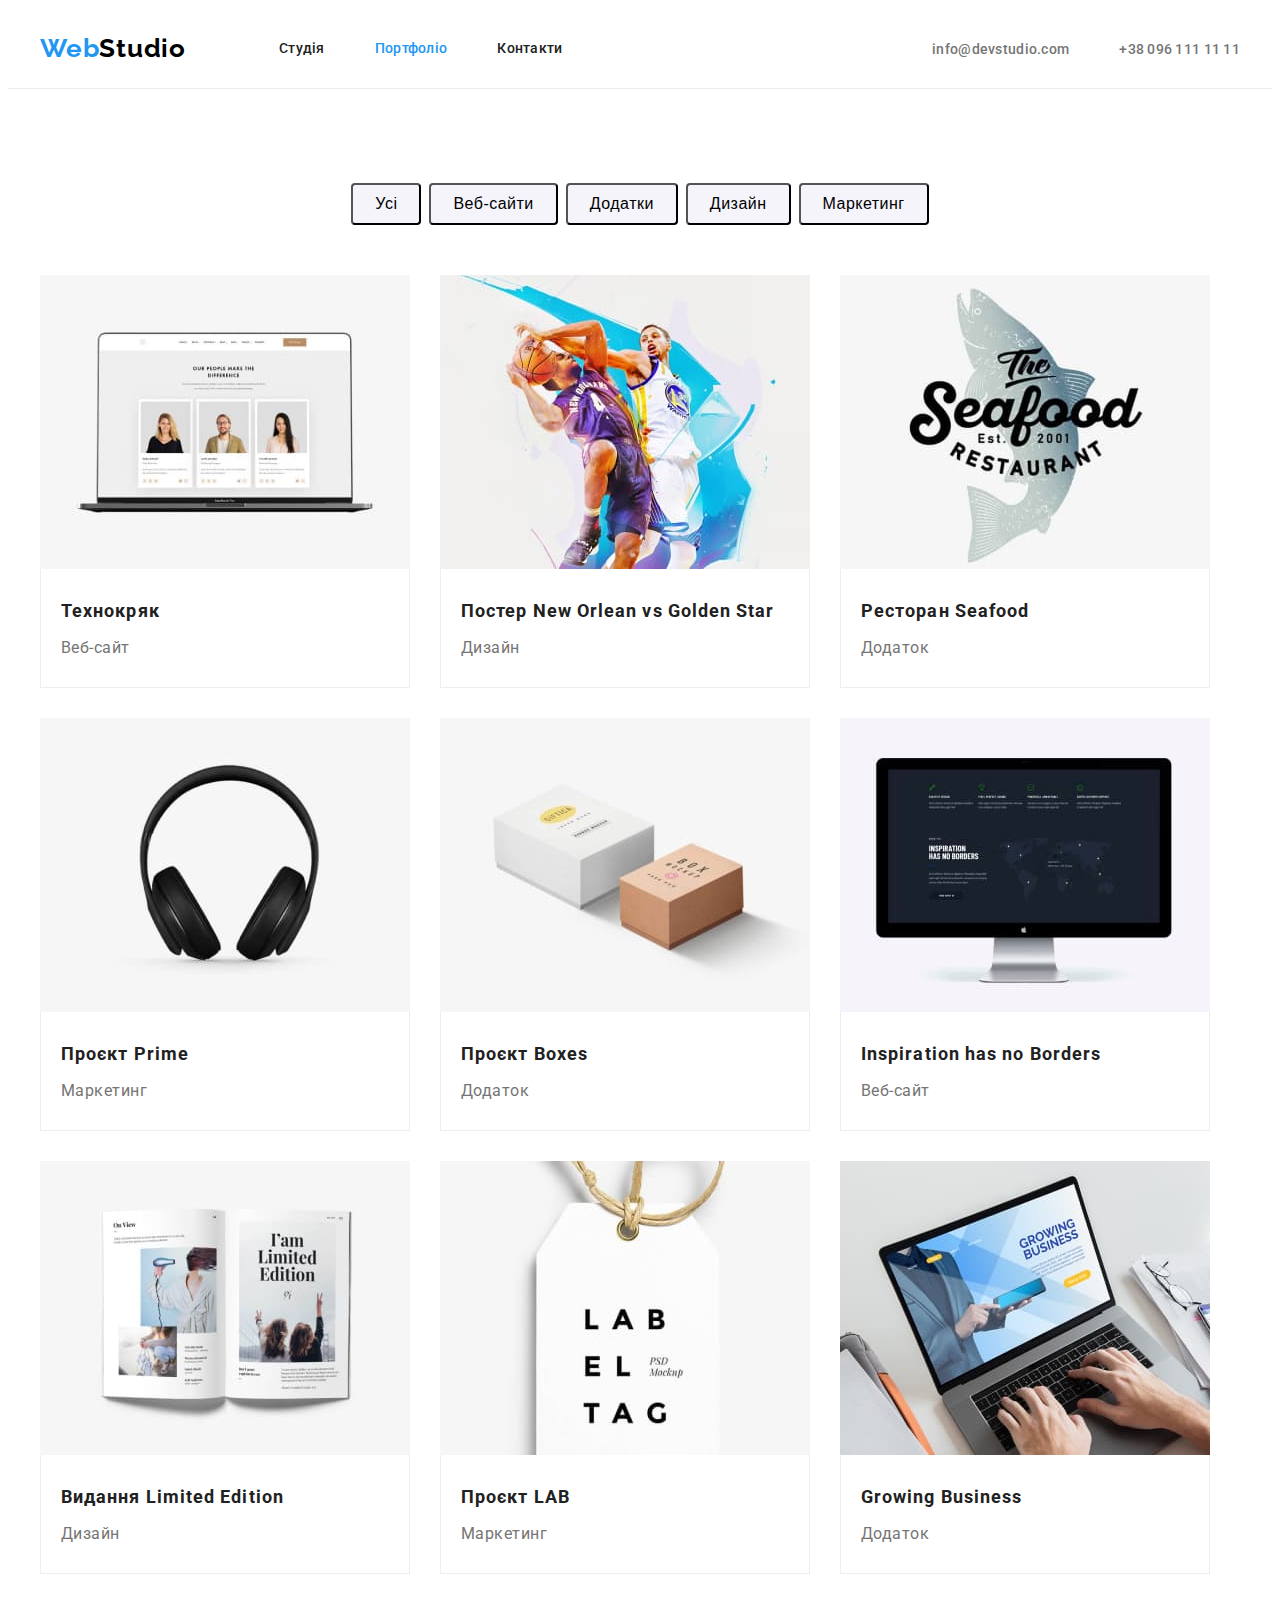
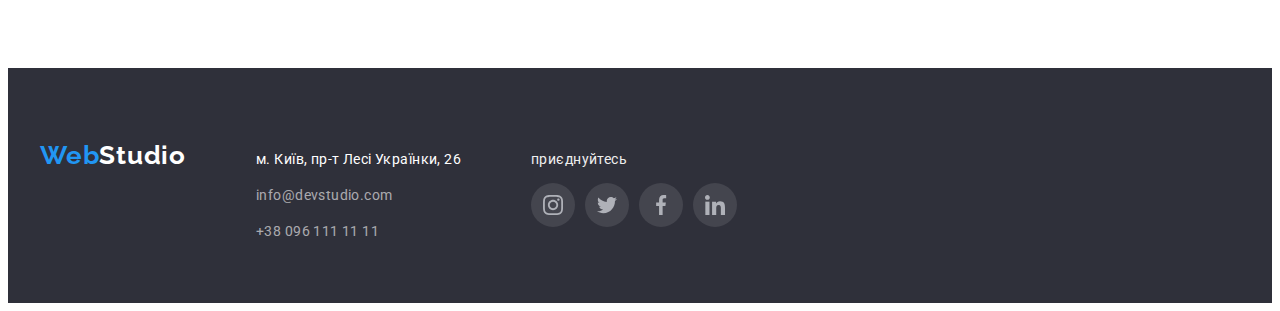
==== commit 9a76f0fe: "comit14" ====
--- a/portfolio.html
+++ b/portfolio.html
@@ -143,6 +143,7 @@
       <div class="conteiner">
       <a href="./index.html" class="logo"
         >Web<span class="logo-footer">Studio</span></a>
+        <div>
       <address class="mainadd">
         <a class="foot-address"
           href="https://goo.gl/maps/CPtrU1FHBa2aNyZL9"
@@ -154,6 +155,31 @@
         <a class="foot-tel" href="tel:+380961111111">+38 096 111 11 11</a>
       </address>
       </div>
+      <div>
+      <h3 class="sociable-title">приєднуйтесь</h3>
+        <div class="thumb-sociable">
+            <div class="thumb-sprite">
+              <svg class="sprite-item-teamcard">
+              <use href="./images/symbol-defs.svg#icon-instagram"></use>
+            </svg>
+            </div>
+            <div class="thumb-sprite">
+              <svg class="sprite-item-teamcard">
+              <use href="./images/symbol-defs.svg#icon-twitter"></use>
+            </svg>
+            </div>
+            <div class="thumb-sprite">
+              <svg class="sprite-item-teamcard">
+              <use href="./images/symbol-defs.svg#icon-facebook"></use>
+            </svg>
+            </div>
+            <div class="thumb-sprite">
+              <svg class="sprite-item-teamcard">
+              <use href="./images/symbol-defs.svg#icon-linkedin"></use>
+            </svg>
+            </div>
+            </div>
+      </div>
     </footer>
   </body>
 </html>
--- a/css/styles.css
+++ b/css/styles.css
@@ -97,7 +97,7 @@
     text-align: center;
     color: var(--color-withlight);
     background-color: var(--color-footer-background);
-    background-image: linear-gradient(rgba(47, 48, 58, 0.4)),(rgba(47, 48, 58, 0.4)), url(../images/Header\ Img\ copy.jpg);
+    background-image: url(../images/Header\ Img\ copy.jpg);
 }
 
 .header-box {
@@ -256,12 +256,8 @@
     padding-left: 0;
     text-decoration: none;
 }
-.box-items {
-    display: flex;
-    justify-content: center;
-    gap: 30px;
-    padding-bottom: 30px;
-}
+
+
 .list-item {
     display: flex;
     width: 270px;
@@ -269,14 +265,6 @@
     background-color:#F5F4FA;
     border-radius: 4px;
 
-}
-.list-item::before {
-    display: block;
-    content: "";
-    height: 70px;
-    background-image: url(../images/Group.svg);
-    background-size: contain;
-    background-position: center;
 }
 
 
@@ -286,7 +274,6 @@
     line-height: 2;
     letter-spacing: 0.06em;
     color: var(--color-primery);
-    margin-top: 20px;
 
 }
 
@@ -337,6 +324,7 @@
     line-height: 1.21;
     letter-spacing: 0.03em;
     color: var(--color-primery);
+    padding-top: 30px;
     margin-bottom: 10px;
 }
 .main-subject{
@@ -364,6 +352,10 @@
     color: var(--color-primery);
     margin-bottom: 50px;
 }
+.section {
+    padding-top: 94px;
+    padding-bottom: 94px;
+}
 
 .team {
     font-size: 36px;
@@ -388,8 +380,14 @@
     padding-left: 0;
 }
 .cardtitle {
+    background-color: #FFFFFF;
     padding-top: 30px;
     padding-bottom: 30px;
+    box-shadow: 0px 2px 1px 0px #00000033;
+    box-shadow: 0px 1px 1px 0px #00000024;
+    box-shadow: 0px 1px 3px 0px #0000001F;
+    border-bottom-left-radius: 4px;
+    border-bottom-right-radius: 4px;
 }
 
 .team-foto {
@@ -449,9 +447,8 @@
     display: flex;
     align-items: center;
 }
-.card {
  
-}
+
 .card-set {
     padding: 0;
     margin: 0;
@@ -470,8 +467,122 @@
     max-width: 100%;
     height: auto;
 }
-.item {
-}
+
 .card-content {
     padding: 24px 20px;
-}
+    border-left: 1px solid var(--color-borders-card);
+    border-right: 1px solid var(--color-borders-card);
+    border-bottom: 1px solid var(--color-borders-card);
+}
+
+.list-item {
+    display: flex;
+    justify-content: center;
+    align-items: center;
+}
+ 
+.sprite-item {
+    width: 65.32px;
+    height: 70px;
+    margin-left: auto;
+    margin-right: auto;
+
+}
+.sprite-item-letter {
+        width: 16px;
+        height: 12px;
+        margin-left: auto;
+        margin-right: auto;
+}
+.sprite-item-smartphone {
+        width: 10px;
+        height: 16px;
+        margin-left: auto;
+        margin-right: auto;
+    }
+.sprite-header {
+    display: inline-block;
+    padding-right: 10px;
+    fill: #757575;
+    padding-top: 32px;
+    padding-bottom: 32px;
+}
+
+.sprite-item-letter:hover,
+.sprite-item-smartphone:hover {
+    fill:#2196F3
+}
+.sprite-item-teamcard {
+    width: 20px;
+    height: 20px;
+    fill:#757575;
+}
+.sprite-item-teamcard:hover {
+    width: 20px;
+    height: 20px;
+    fill: #FFFFFF;
+}
+
+.thumb-sprite {
+    display: flex;
+    align-items: center;
+    justify-content: center;
+    width: 44px;
+    height: 44px;
+    background-color: rgba(255, 255, 255, 0.1);
+    color: var(--color-secondary);
+    border-radius: 50%;
+   
+}
+.thumb-sprite:hover {
+    background-color: #2196F3;
+    border-radius: 50%;
+}
+.thumb-sociable {
+    display: flex;
+    align-items: center;
+    justify-content: center;
+    padding-top: 16px;
+    gap: 10px;
+
+}
+.list-item-logo {
+    display: flex;
+    width: 170px;
+    height: 72px;
+    justify-content: center;
+    align-items: center;
+    border: 1px solid #AFB1B8;
+    border-radius: 4px;
+}
+.sprite-item-logo {
+    width: 106px;
+    height: 60px;
+    margin-left: auto;
+    margin-right: auto;
+}
+.our-clients {
+    font-size: 36px;
+    line-height: 1.16;
+    letter-spacing: 0.03em;
+    margin-bottom: 50px;
+    text-align: center;
+    color: var(--color-primery);
+    }
+    .clients {
+        display: flex;
+        gap: 30px;
+    }
+    .sociable-title {
+        font-size: 14px;
+        font-weight: normal;
+        line-height: 1.17;
+        letter-spacing: 0.03em;
+        
+        color: #EEEEEE;
+    }
+    .foot > .conteiner {
+        display: flex;
+        align-items: baseline;
+        gap: 70px;
+    }
